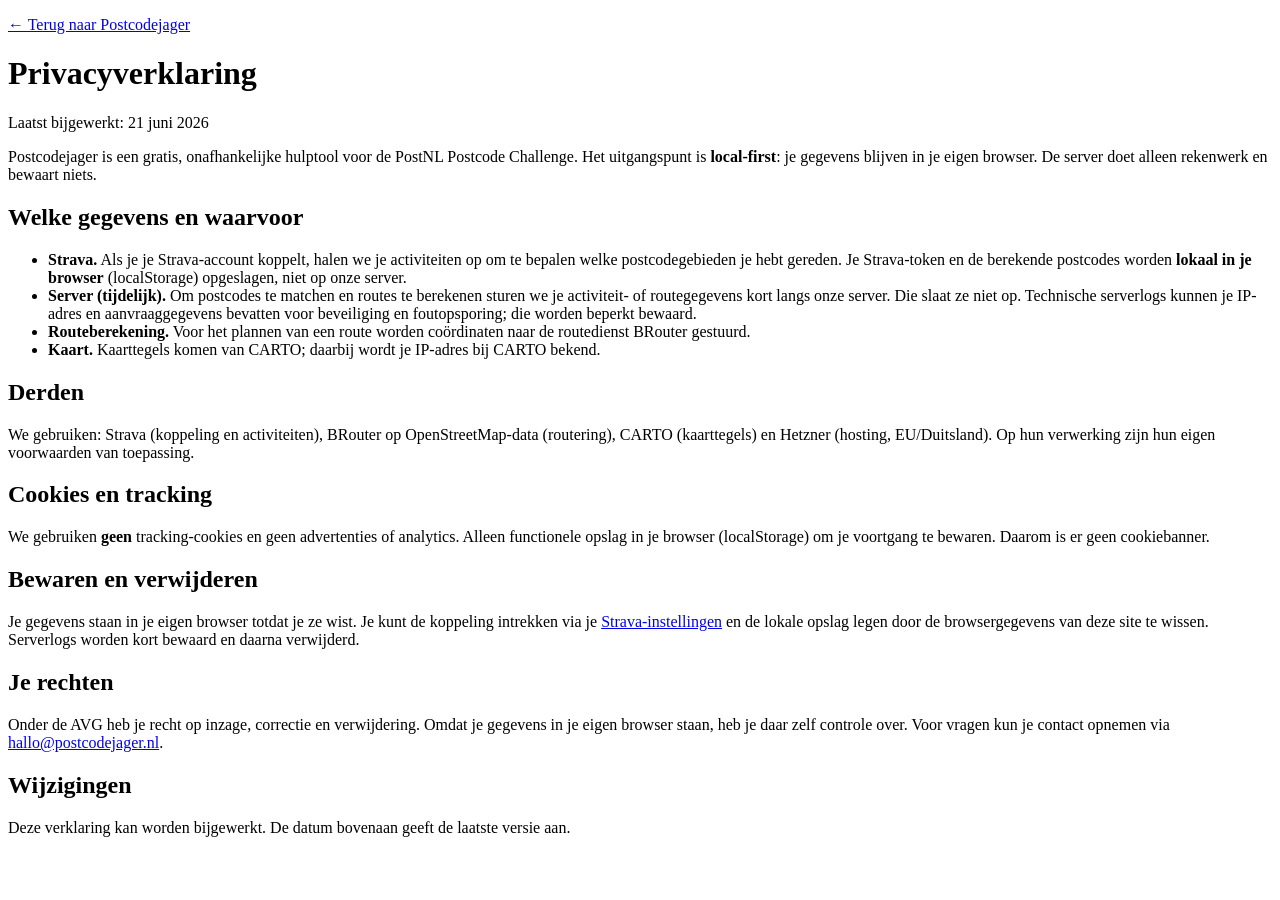
==== src/postcodejager/static/privacy.html @ a32f3763 "feat: launch polish — legal pages, footer, share previews, Strava button - privacy.html + voorwaarde" ====
<!doctype html>
<html lang="nl">
  <head>
    <meta charset="utf-8" />
    <meta name="viewport" content="width=device-width, initial-scale=1" />
    <title>Privacyverklaring · Postcodejager</title>
    <link rel="icon" type="image/svg+xml" href="/static/icon.svg" />
    <link rel="stylesheet" href="/static/style.css" />
  </head>
  <body class="legal-body">
    <main class="legal">
      <p><a href="/">&larr; Terug naar Postcodejager</a></p>
      <h1>Privacyverklaring</h1>
      <p class="legal-meta">Laatst bijgewerkt: 21 juni 2026</p>

      <p>
        Postcodejager is een gratis, onafhankelijke hulptool voor de PostNL
        Postcode Challenge. Het uitgangspunt is <strong>local-first</strong>: je
        gegevens blijven in je eigen browser. De server doet alleen rekenwerk en
        bewaart niets.
      </p>

      <h2>Welke gegevens en waarvoor</h2>
      <ul>
        <li>
          <strong>Strava.</strong> Als je je Strava-account koppelt, halen we je
          activiteiten op om te bepalen welke postcodegebieden je hebt gereden.
          Je Strava-token en de berekende postcodes worden
          <strong>lokaal in je browser</strong> (localStorage) opgeslagen, niet
          op onze server.
        </li>
        <li>
          <strong>Server (tijdelijk).</strong> Om postcodes te matchen en routes
          te berekenen sturen we je activiteit- of routegegevens kort langs onze
          server. Die slaat ze niet op. Technische serverlogs kunnen je
          IP-adres en aanvraaggegevens bevatten voor beveiliging en
          foutopsporing; die worden beperkt bewaard.
        </li>
        <li>
          <strong>Routeberekening.</strong> Voor het plannen van een route worden
          coördinaten naar de routedienst BRouter gestuurd.
        </li>
        <li>
          <strong>Kaart.</strong> Kaarttegels komen van CARTO; daarbij wordt je
          IP-adres bij CARTO bekend.
        </li>
      </ul>

      <h2>Derden</h2>
      <p>
        We gebruiken: Strava (koppeling en activiteiten), BRouter op
        OpenStreetMap-data (routering), CARTO (kaarttegels) en Hetzner (hosting,
        EU/Duitsland). Op hun verwerking zijn hun eigen voorwaarden van
        toepassing.
      </p>

      <h2>Cookies en tracking</h2>
      <p>
        We gebruiken <strong>geen</strong> tracking-cookies en geen advertenties
        of analytics. Alleen functionele opslag in je browser (localStorage) om
        je voortgang te bewaren. Daarom is er geen cookiebanner.
      </p>

      <h2>Bewaren en verwijderen</h2>
      <p>
        Je gegevens staan in je eigen browser totdat je ze wist. Je kunt de
        koppeling intrekken via je
        <a href="https://www.strava.com/settings/apps" target="_blank" rel="noopener">Strava-instellingen</a>
        en de lokale opslag legen door de browsergegevens van deze site te
        wissen. Serverlogs worden kort bewaard en daarna verwijderd.
      </p>

      <h2>Je rechten</h2>
      <p>
        Onder de AVG heb je recht op inzage, correctie en verwijdering. Omdat je
        gegevens in je eigen browser staan, heb je daar zelf controle over. Voor
        vragen kun je contact opnemen via
        <a href="mailto:hallo@postcodejager.nl">hallo@postcodejager.nl</a>.
      </p>

      <h2>Wijzigingen</h2>
      <p>
        Deze verklaring kan worden bijgewerkt. De datum bovenaan geeft de laatste
        versie aan.
      </p>
    </main>
  </body>
</html>
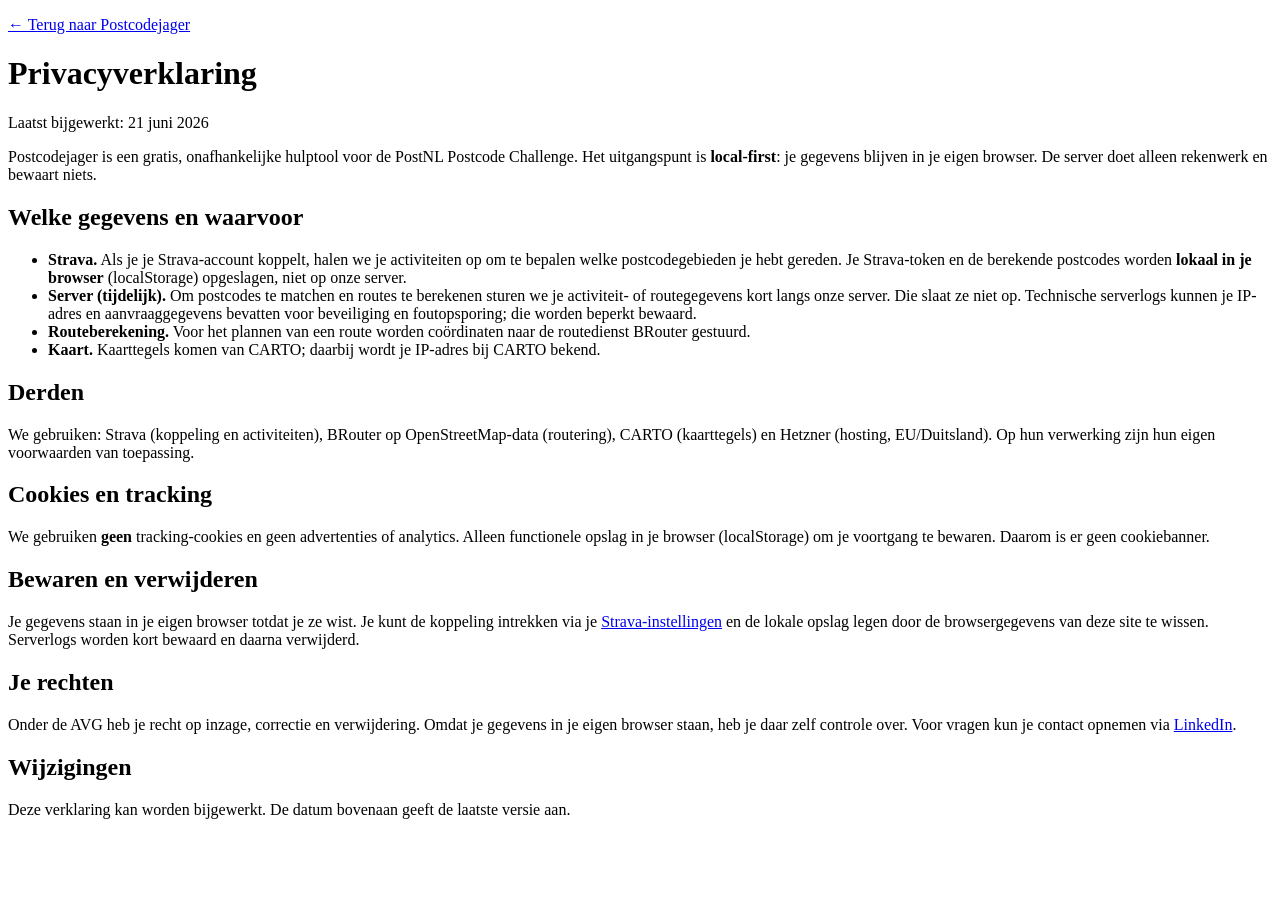
==== commit de630dc3: "docs: privacy contact via LinkedIn instead of an email we don't have Co-Authored-By: Claude Opus 4.8" ====
--- a/src/postcodejager/static/privacy.html
+++ b/src/postcodejager/static/privacy.html
@@ -75,7 +75,7 @@
         Onder de AVG heb je recht op inzage, correctie en verwijdering. Omdat je
         gegevens in je eigen browser staan, heb je daar zelf controle over. Voor
         vragen kun je contact opnemen via
-        <a href="mailto:hallo@postcodejager.nl">hallo@postcodejager.nl</a>.
+        <a href="https://www.linkedin.com/in/marnickvda/" target="_blank" rel="noopener">LinkedIn</a>.
       </p>
 
       <h2>Wijzigingen</h2>
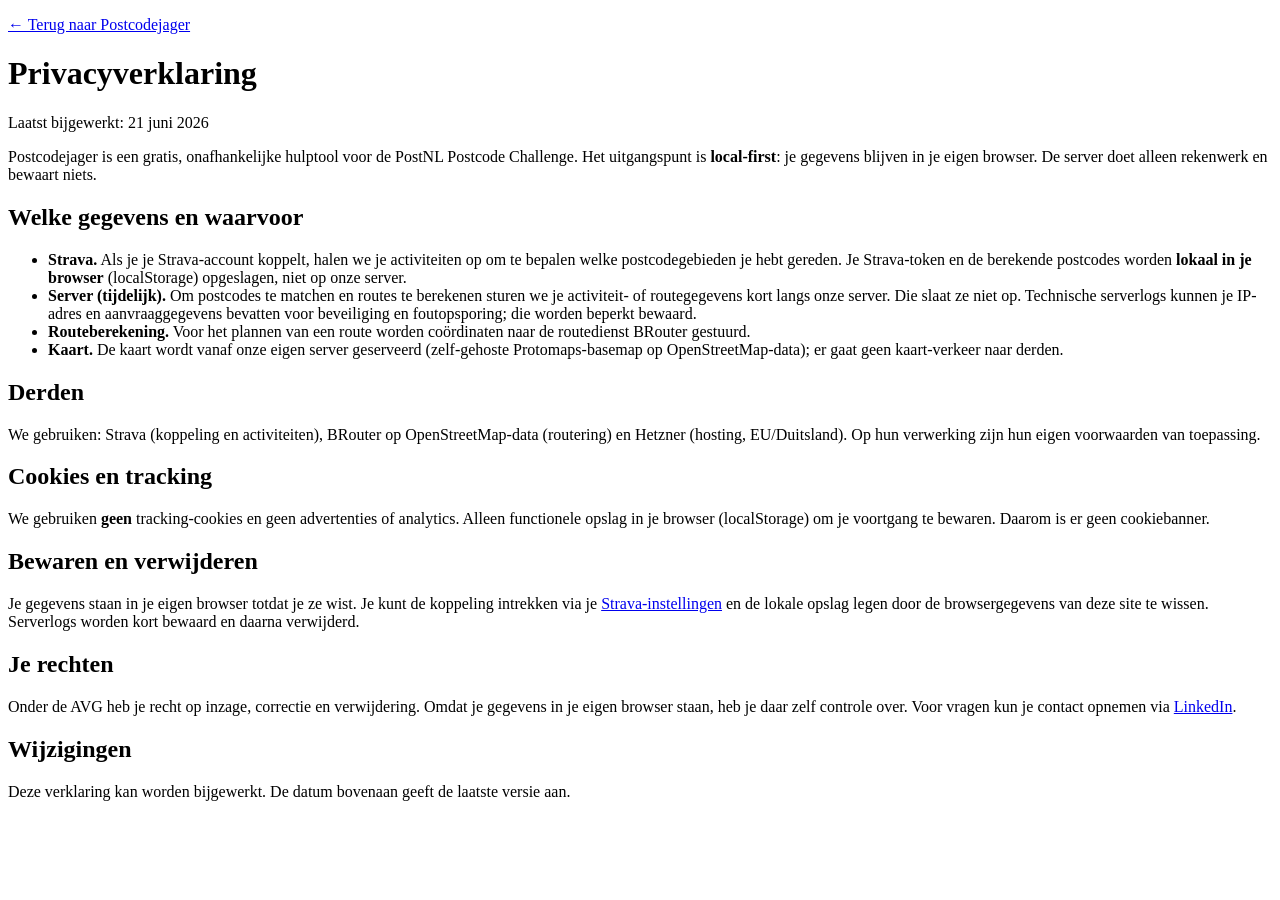
==== commit 83d3fa74: "docs(attribution): credit Protomaps + OpenStreetMap, drop CARTO" ====
--- a/src/postcodejager/static/privacy.html
+++ b/src/postcodejager/static/privacy.html
@@ -41,15 +41,16 @@
           coördinaten naar de routedienst BRouter gestuurd.
         </li>
         <li>
-          <strong>Kaart.</strong> Kaarttegels komen van CARTO; daarbij wordt je
-          IP-adres bij CARTO bekend.
+          <strong>Kaart.</strong> De kaart wordt vanaf onze eigen server geserveerd
+          (zelf-gehoste Protomaps-basemap op OpenStreetMap-data); er gaat geen
+          kaart-verkeer naar derden.
         </li>
       </ul>
 
       <h2>Derden</h2>
       <p>
         We gebruiken: Strava (koppeling en activiteiten), BRouter op
-        OpenStreetMap-data (routering), CARTO (kaarttegels) en Hetzner (hosting,
+        OpenStreetMap-data (routering) en Hetzner (hosting,
         EU/Duitsland). Op hun verwerking zijn hun eigen voorwaarden van
         toepassing.
       </p>
